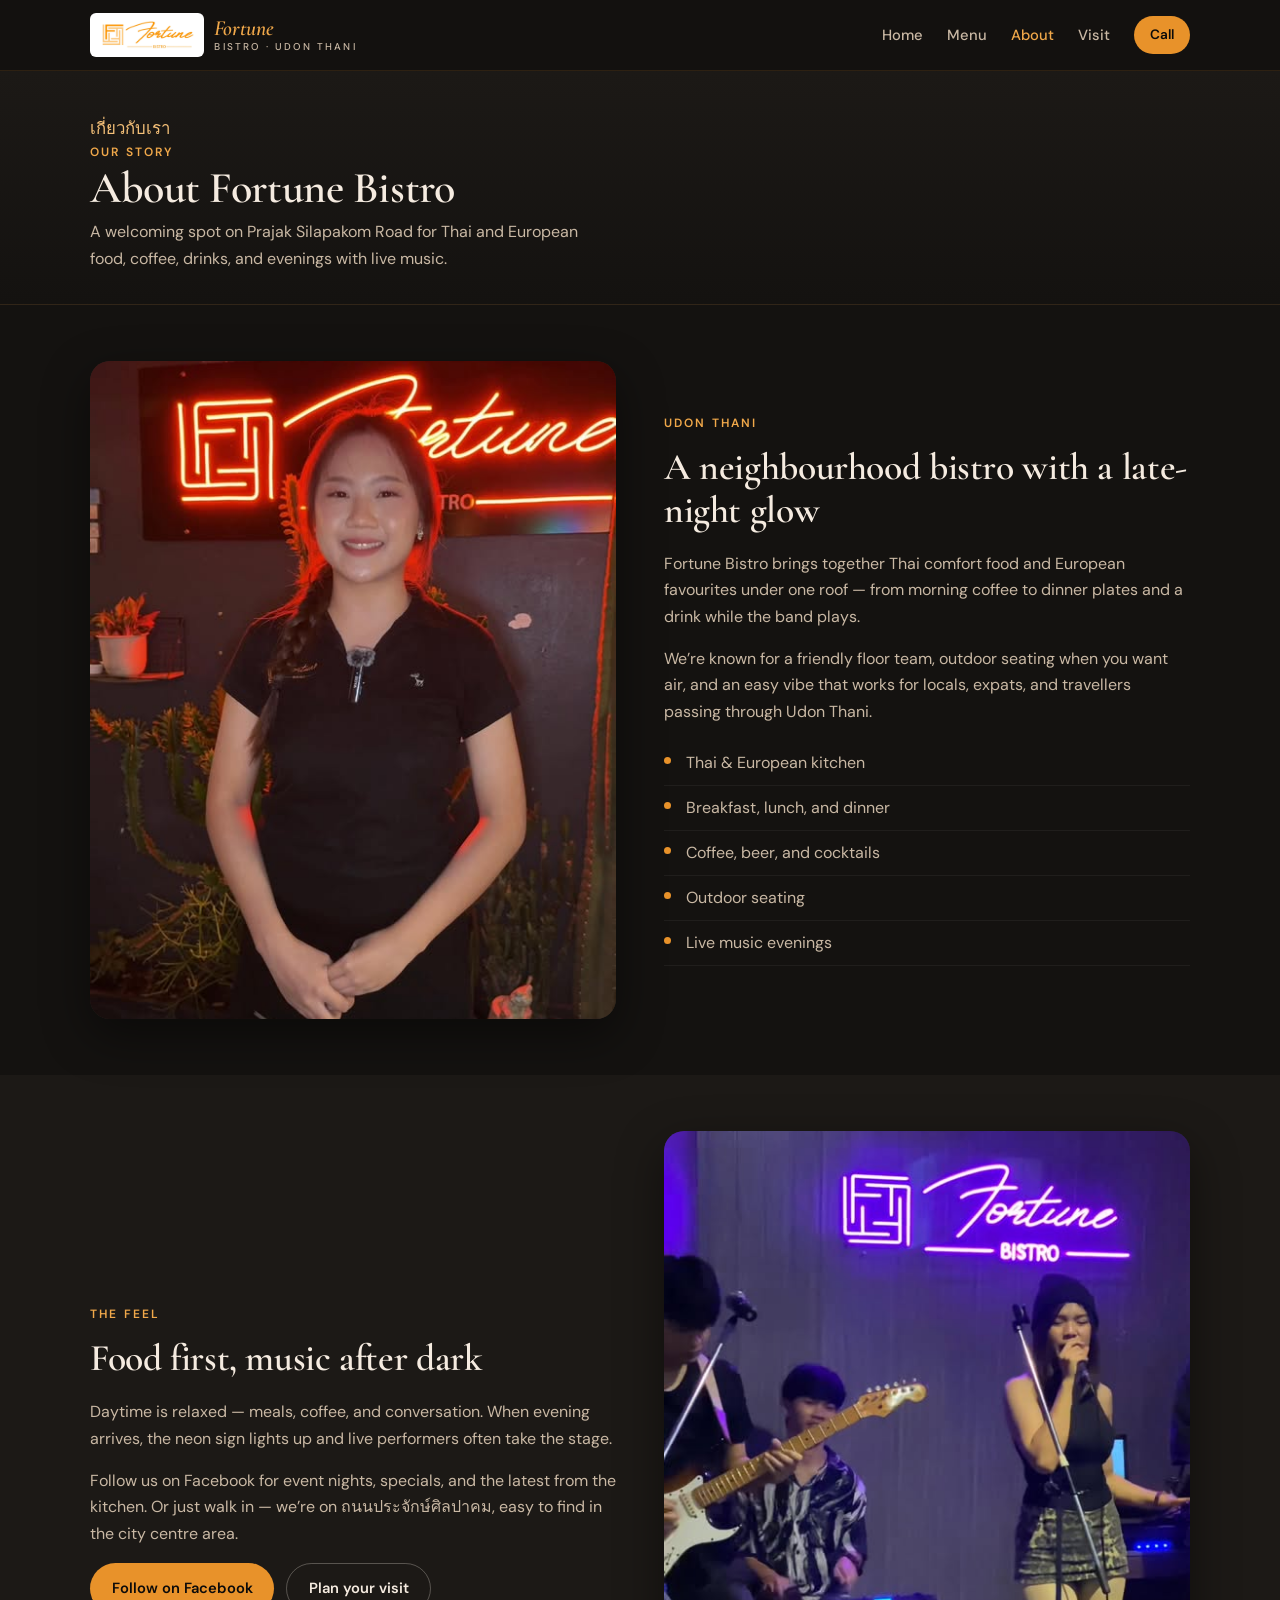
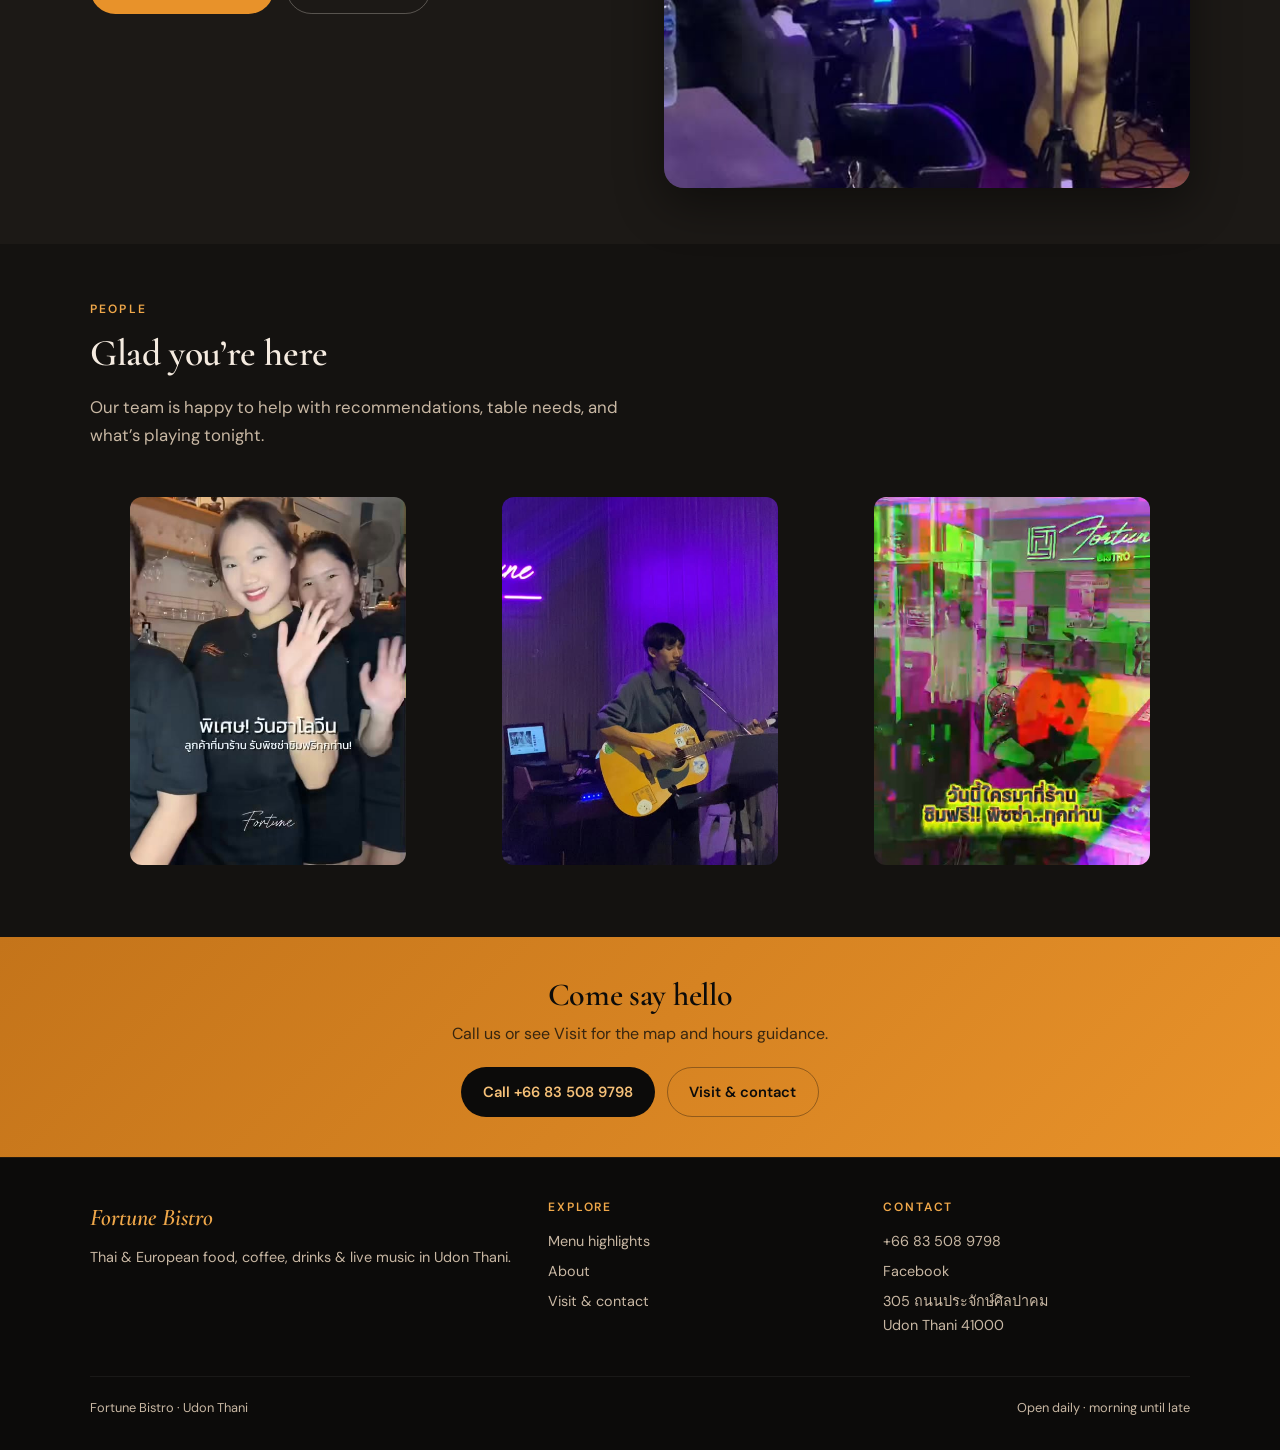
==== about.html @ 5b1aadc8 "Initial Fortune Bistro draft site for Udon Thani" ====
<!DOCTYPE html>
<html lang="en">
<head>
  <meta charset="utf-8" />
  <meta name="viewport" content="width=device-width, initial-scale=1" />
  <title>About | Fortune Bistro Udon Thani</title>
  <meta name="description" content="About Fortune Bistro — a warm Thai &amp; European bistro on Prajak Silapakom Road in Udon Thani, with outdoor seating, drinks, and live music." />
  <meta property="og:title" content="About Fortune Bistro" />
  <meta property="og:description" content="A neighbourhood bistro in Udon Thani for food, coffee, drinks, and live music." />
  <meta property="og:type" content="website" />
  <meta property="og:image" content="assets/images/reel06.jpg" />
  <link rel="preconnect" href="https://fonts.googleapis.com" />
  <link rel="preconnect" href="https://fonts.gstatic.com" crossorigin />
  <link href="https://fonts.googleapis.com/css2?family=Cormorant+Garamond:ital,wght@0,500;0,600;1,600&family=DM+Sans:ital,opsz,wght@0,9..40,400;0,9..40,500;0,9..40,600;0,9..40,700;1,9..40,400&display=swap" rel="stylesheet" />
  <link rel="stylesheet" href="css/styles.css" />
</head>
<body>
  <header class="site-header">
    <div class="container header-inner">
      <a class="logo" href="index.html" aria-label="Fortune Bistro home">
        <img class="logo-img" src="assets/images/profile.jpg" alt="Fortune Bistro logo" width="180" height="66" />
        <span class="logo-text">
          <span class="logo-name">Fortune</span>
          <span class="logo-tag">Bistro · Udon Thani</span>
        </span>
      </a>
      <nav class="nav" aria-label="Primary">
        <a href="index.html">Home</a>
        <a href="menu.html">Menu</a>
        <a href="about.html" aria-current="page">About</a>
        <a href="visit.html">Visit</a>
        <a class="nav-cta" href="tel:+66835089798">Call</a>
      </nav>
      <button class="menu-btn" type="button" data-menu-toggle aria-expanded="false" aria-controls="mobile-nav" aria-label="Open menu">
        <span></span>
      </button>
    </div>
    <div class="container">
      <nav id="mobile-nav" class="mobile-nav" data-mobile-nav aria-label="Mobile">
        <a href="index.html">Home</a>
        <a href="menu.html">Menu</a>
        <a href="about.html" aria-current="page">About</a>
        <a href="visit.html">Visit</a>
        <a class="nav-cta" href="tel:+66835089798">Call +66 83 508 9798</a>
      </nav>
    </div>
  </header>

  <main>
    <section class="page-hero">
      <div class="container">
        <p class="thai-welcome">เกี่ยวกับเรา</p>
        <p class="eyebrow">Our story</p>
        <h1>About Fortune Bistro</h1>
        <p>A welcoming spot on Prajak Silapakom Road for Thai and European food, coffee, drinks, and evenings with live music.</p>
      </div>
    </section>

    <section class="section">
      <div class="container split">
        <div class="split-media">
          <img src="assets/images/reel06.jpg" alt="Fortune Bistro neon sign glowing amber on a dark wall" width="540" height="960" />
        </div>
        <div>
          <p class="eyebrow">Udon Thani</p>
          <h2 class="section-title">A neighbourhood bistro with a late-night glow</h2>
          <p>Fortune Bistro brings together Thai comfort food and European favourites under one roof — from morning coffee to dinner plates and a drink while the band plays.</p>
          <p>We’re known for a friendly floor team, outdoor seating when you want air, and an easy vibe that works for locals, expats, and travellers passing through Udon Thani.</p>
          <ul class="about-points">
            <li>Thai &amp; European kitchen</li>
            <li>Breakfast, lunch, and dinner</li>
            <li>Coffee, beer, and cocktails</li>
            <li>Outdoor seating</li>
            <li>Live music evenings</li>
          </ul>
        </div>
      </div>
    </section>

    <section class="section section-alt">
      <div class="container split">
        <div>
          <p class="eyebrow">The feel</p>
          <h2 class="section-title">Food first, music after dark</h2>
          <p>Daytime is relaxed — meals, coffee, and conversation. When evening arrives, the neon sign lights up and live performers often take the stage.</p>
          <p>Follow us on Facebook for event nights, specials, and the latest from the kitchen. Or just walk in — we’re on ถนนประจักษ์ศิลปาคม, easy to find in the city centre area.</p>
          <div class="btn-row">
            <a class="btn btn-primary" href="https://www.facebook.com/FortuneBistroUdon" target="_blank" rel="noopener">Follow on Facebook</a>
            <a class="btn btn-ghost" href="visit.html">Plan your visit</a>
          </div>
        </div>
        <div class="split-media">
          <img src="assets/images/reel02.jpg" alt="Live band performing under the Fortune Bistro neon sign" width="540" height="960" loading="lazy" />
        </div>
      </div>
    </section>

    <section class="section">
      <div class="container">
        <div class="section-head">
          <p class="eyebrow">People</p>
          <h2 class="section-title">Glad you’re here</h2>
          <p class="section-lead">Our team is happy to help with recommendations, table needs, and what’s playing tonight.</p>
        </div>
        <div class="gallery">
          <figure class="gallery-item">
            <img src="assets/images/reel05.jpg" alt="Fortune Bistro staff smiling and waving" width="540" height="960" loading="lazy" />
          </figure>
          <figure class="gallery-item">
            <img src="assets/images/reel01.jpg" alt="Live acoustic set at Fortune Bistro" width="540" height="960" loading="lazy" />
          </figure>
          <figure class="gallery-item">
            <img src="assets/images/reel09.jpg" alt="Interior of Fortune Bistro with neon branding" width="540" height="960" loading="lazy" />
          </figure>
        </div>
      </div>
    </section>

    <section class="cta-band">
      <div class="container">
        <h2>Come say hello</h2>
        <p>Call us or see Visit for the map and hours guidance.</p>
        <div class="btn-row" style="justify-content:center">
          <a class="btn btn-primary" href="tel:+66835089798">Call +66 83 508 9798</a>
          <a class="btn btn-ghost" href="visit.html">Visit &amp; contact</a>
        </div>
      </div>
    </section>
  </main>

  <footer class="site-footer">
    <div class="container footer-grid">
      <div class="footer-brand">
        <div class="logo-name">Fortune Bistro</div>
        <p>Thai &amp; European food, coffee, drinks &amp; live music in Udon Thani.</p>
      </div>
      <div class="footer-col">
        <h4>Explore</h4>
        <a href="menu.html">Menu highlights</a>
        <a href="about.html">About</a>
        <a href="visit.html">Visit &amp; contact</a>
      </div>
      <div class="footer-col">
        <h4>Contact</h4>
        <a href="tel:+66835089798">+66 83 508 9798</a>
        <a href="https://www.facebook.com/FortuneBistroUdon" target="_blank" rel="noopener">Facebook</a>
        <p>305 ถนนประจักษ์ศิลปาคม<br />Udon Thani 41000</p>
      </div>
    </div>
    <div class="container footer-bottom">
      <span>Fortune Bistro · Udon Thani</span>
      <span>Open daily · morning until late</span>
    </div>
  </footer>
  <script src="js/main.js"></script>
</body>
</html>
---- css/styles.css ----
/* Fortune Bistro — dark charcoal, amber accents, warm bistro */
:root {
  --charcoal-950: #0c0b0a;
  --charcoal-900: #141210;
  --charcoal-800: #1c1916;
  --charcoal-700: #2a2520;
  --charcoal-600: #3d3630;
  --amber-500: #e8922a;
  --amber-400: #f0a84a;
  --amber-300: #f5c078;
  --amber-600: #c4741a;
  --cream: #f5ebe0;
  --cream-muted: #c9b8a4;
  --white: #ffffff;
  --radius: 12px;
  --radius-lg: 20px;
  --shadow: 0 16px 48px rgba(0, 0, 0, 0.45);
  --font: "DM Sans", system-ui, -apple-system, sans-serif;
  --font-display: "Cormorant Garamond", Georgia, "Times New Roman", serif;
  --max: 1100px;
  --header-h: 70px;
}

*, *::before, *::after { box-sizing: border-box; }
html { scroll-behavior: smooth; }
body {
  margin: 0;
  font-family: var(--font);
  color: var(--cream);
  background: var(--charcoal-900);
  line-height: 1.65;
  -webkit-font-smoothing: antialiased;
}
img { max-width: 100%; height: auto; display: block; }
a { color: var(--amber-400); text-decoration: none; }
a:hover { color: var(--amber-300); }
h1, h2, h3 {
  font-family: var(--font-display);
  line-height: 1.15;
  font-weight: 600;
  letter-spacing: -0.01em;
  margin: 0 0 0.5em;
  color: var(--cream);
}
p { margin: 0 0 1em; color: var(--cream-muted); }
ul { margin: 0; padding: 0; list-style: none; }

.container { width: min(100% - 2rem, var(--max)); margin-inline: auto; }
.sr-only {
  position: absolute; width: 1px; height: 1px; padding: 0; margin: -1px;
  overflow: hidden; clip: rect(0,0,0,0); border: 0;
}

/* Header */
.site-header {
  position: sticky; top: 0; z-index: 50;
  background: rgba(20, 18, 16, 0.92);
  backdrop-filter: blur(14px);
  border-bottom: 1px solid rgba(232, 146, 42, 0.12);
}
.header-inner {
  display: flex; align-items: center; justify-content: space-between;
  height: var(--header-h); gap: 1rem;
}
.logo {
  display: flex; align-items: center; gap: 0.65rem;
  text-decoration: none; color: var(--cream);
}
.logo:hover { color: var(--amber-300); }
.logo-img {
  height: 40px; width: auto; max-width: 160px;
  object-fit: contain; background: #fff; border-radius: 6px; padding: 4px 8px;
}
.logo-text { display: flex; flex-direction: column; line-height: 1; }
.logo-name {
  font-family: var(--font-display);
  font-size: 1.35rem; font-weight: 600; color: var(--amber-400);
  font-style: italic;
}
.logo-tag {
  font-size: 0.62rem; font-weight: 500; letter-spacing: 0.22em;
  text-transform: uppercase; color: var(--cream-muted); margin-top: 0.2rem;
}
.nav { display: none; gap: 1.5rem; align-items: center; }
.nav a {
  color: var(--cream-muted); font-size: 0.92rem; font-weight: 500;
}
.nav a:hover, .nav a[aria-current="page"] { color: var(--amber-400); }
.nav-cta {
  background: var(--amber-500) !important; color: var(--charcoal-950) !important;
  padding: 0.5rem 1rem; border-radius: 999px; font-size: 0.85rem !important;
  font-weight: 600 !important;
}
.nav-cta:hover { background: var(--amber-400) !important; color: var(--charcoal-950) !important; }
.menu-btn {
  display: inline-flex; align-items: center; justify-content: center;
  width: 44px; height: 44px; border: 1px solid rgba(232,146,42,0.25);
  border-radius: 10px; background: var(--charcoal-800); cursor: pointer;
}
.menu-btn span {
  display: block; width: 18px; height: 2px; background: var(--amber-400);
  position: relative;
}
.menu-btn span::before, .menu-btn span::after {
  content: ""; position: absolute; left: 0; width: 18px; height: 2px;
  background: var(--amber-400);
}
.menu-btn span::before { top: -6px; }
.menu-btn span::after { top: 6px; }
.mobile-nav {
  display: none; flex-direction: column; gap: 0.25rem;
  padding: 0.5rem 0 1.25rem; border-top: 1px solid rgba(232,146,42,0.1);
}
.mobile-nav.is-open { display: flex; }
.mobile-nav a {
  color: var(--cream-muted); padding: 0.75rem 0.25rem; font-weight: 500;
  border-bottom: 1px solid rgba(255,255,255,0.04);
}
.mobile-nav a:hover, .mobile-nav a[aria-current="page"] { color: var(--amber-400); }
.mobile-nav .nav-cta {
  text-align: center; margin-top: 0.5rem; border: none !important;
}

@media (min-width: 768px) {
  .nav { display: flex; }
  .menu-btn { display: none; }
  .mobile-nav, .mobile-nav.is-open { display: none !important; }
  .logo-img { height: 44px; max-width: 180px; }
}

/* Buttons */
.btn {
  display: inline-flex; align-items: center; justify-content: center; gap: 0.4rem;
  padding: 0.75rem 1.35rem; border-radius: 999px; font-weight: 600;
  font-size: 0.92rem; border: none; cursor: pointer; transition: 0.15s ease;
  text-decoration: none;
}
.btn-primary {
  background: var(--amber-500); color: var(--charcoal-950);
}
.btn-primary:hover { background: var(--amber-400); color: var(--charcoal-950); }
.btn-ghost {
  background: transparent; color: var(--cream);
  border: 1px solid rgba(245, 235, 224, 0.28);
}
.btn-ghost:hover { border-color: var(--amber-400); color: var(--amber-300); }
.btn-fb {
  background: #1877f2; color: var(--white);
}
.btn-fb:hover { background: #3b8ef5; color: var(--white); }
.btn-row { display: flex; flex-wrap: wrap; gap: 0.75rem; }

/* Hero */
.hero {
  position: relative;
  min-height: min(88vh, 720px);
  display: flex; align-items: flex-end;
  overflow: hidden;
  background: var(--charcoal-950);
}
.hero-media {
  position: absolute; inset: 0;
}
.hero-media img {
  width: 100%; height: 100%; object-fit: cover; object-position: center 30%;
  opacity: 0.55;
}
.hero-media::after {
  content: ""; position: absolute; inset: 0;
  background: linear-gradient(
    180deg,
    rgba(12,11,10,0.35) 0%,
    rgba(12,11,10,0.55) 45%,
    rgba(12,11,10,0.96) 100%
  );
}
.hero-content {
  position: relative; z-index: 1;
  padding: 3rem 0 3.5rem;
}
.thai-welcome {
  font-size: 1.05rem; color: var(--amber-300); margin-bottom: 0.35rem;
  font-weight: 500;
}
.eyebrow {
  font-size: 0.75rem; font-weight: 600; letter-spacing: 0.18em;
  text-transform: uppercase; color: var(--amber-400); margin: 0 0 0.75rem;
}
.hero h1 {
  font-size: clamp(2.2rem, 7vw, 3.6rem);
  color: var(--cream); margin-bottom: 0.6rem;
}
.hero-lead {
  font-size: 1.1rem; color: var(--cream-muted); max-width: 34rem;
  margin-bottom: 1.25rem;
}
.hero-meta {
  display: flex; flex-wrap: wrap; gap: 0.5rem 1rem;
  margin-bottom: 1.5rem; font-size: 0.88rem; color: var(--cream-muted);
}
.hero-meta span {
  display: inline-flex; align-items: center; gap: 0.35rem;
}
.hero-meta span::before {
  content: ""; width: 5px; height: 5px; border-radius: 50%;
  background: var(--amber-500);
}

/* Sections */
.section { padding: 3.5rem 0; }
.section-tight { padding: 2.5rem 0; }
.section-alt { background: var(--charcoal-800); }
.section-head { max-width: 36rem; margin-bottom: 2rem; }
.section-title {
  font-size: clamp(1.75rem, 4vw, 2.35rem);
}
.section-lead { font-size: 1.05rem; }

/* Feature cards */
.feature-grid {
  display: grid; gap: 1rem;
  grid-template-columns: 1fr;
}
@media (min-width: 640px) {
  .feature-grid { grid-template-columns: repeat(2, 1fr); }
}
@media (min-width: 900px) {
  .feature-grid { grid-template-columns: repeat(4, 1fr); }
}
.feature-card {
  background: var(--charcoal-800);
  border: 1px solid rgba(232,146,42,0.1);
  border-radius: var(--radius-lg);
  padding: 1.35rem 1.25rem;
}
.feature-card h3 {
  font-size: 1.2rem; color: var(--amber-300); margin-bottom: 0.35rem;
}
.feature-card p { margin: 0; font-size: 0.92rem; }

/* Gallery */
.gallery {
  display: grid; gap: 0.75rem;
  grid-template-columns: repeat(2, 1fr);
}
@media (min-width: 768px) {
  .gallery { grid-template-columns: repeat(3, 1fr); gap: 1rem; }
}
.gallery-item {
  position: relative; border-radius: var(--radius);
  overflow: hidden; aspect-ratio: 3/4;
  background: var(--charcoal-700);
}
.gallery-item img {
  width: 100%; height: 100%; object-fit: cover;
  transition: transform 0.4s ease;
}
.gallery-item:hover img { transform: scale(1.04); }
.gallery-item.wide { grid-column: span 2; aspect-ratio: 16/9; }
@media (min-width: 768px) {
  .gallery-item.wide { grid-column: span 1; aspect-ratio: 3/4; }
}

/* Split */
.split {
  display: grid; gap: 2rem; align-items: center;
}
@media (min-width: 768px) {
  .split { grid-template-columns: 1fr 1fr; gap: 3rem; }
}
.split-media {
  border-radius: var(--radius-lg); overflow: hidden;
  aspect-ratio: 4/5; background: var(--charcoal-700);
  box-shadow: var(--shadow);
}
.split-media img { width: 100%; height: 100%; object-fit: cover; }

/* Menu */
.menu-cats { display: grid; gap: 1.5rem; }
@media (min-width: 700px) {
  .menu-cats { grid-template-columns: repeat(2, 1fr); }
}
.menu-cat {
  background: var(--charcoal-800);
  border: 1px solid rgba(232,146,42,0.12);
  border-radius: var(--radius-lg);
  padding: 1.5rem;
}
.menu-cat h3 {
  font-size: 1.4rem; color: var(--amber-400);
  border-bottom: 1px solid rgba(232,146,42,0.2);
  padding-bottom: 0.65rem; margin-bottom: 1rem;
}
.menu-item {
  padding: 0.75rem 0;
  border-bottom: 1px solid rgba(255,255,255,0.05);
}
.menu-item:last-child { border-bottom: none; padding-bottom: 0; }
.menu-item-name {
  font-weight: 600; color: var(--cream); margin: 0 0 0.2rem;
  font-size: 1rem;
}
.menu-item-desc {
  margin: 0; font-size: 0.88rem; color: var(--cream-muted);
}
.menu-note {
  margin-top: 2rem; padding: 1.25rem 1.35rem;
  background: rgba(232,146,42,0.08);
  border-left: 3px solid var(--amber-500);
  border-radius: 0 var(--radius) var(--radius) 0;
  font-size: 0.95rem;
}
.menu-hero-img {
  border-radius: var(--radius-lg); overflow: hidden;
  aspect-ratio: 16/10; margin-bottom: 2rem;
  background: var(--charcoal-700);
}
.menu-hero-img img { width: 100%; height: 100%; object-fit: cover; }

/* Visit / contact cards */
.visit-grid {
  display: grid; gap: 1rem;
}
@media (min-width: 640px) {
  .visit-grid { grid-template-columns: repeat(2, 1fr); }
}
.visit-card {
  background: var(--charcoal-800);
  border: 1px solid rgba(232,146,42,0.12);
  border-radius: var(--radius-lg);
  padding: 1.5rem;
}
.visit-card h3 {
  font-size: 1.15rem; color: var(--amber-300); margin-bottom: 0.5rem;
}
.visit-card p { margin-bottom: 0.75rem; }
.visit-card .btn { margin-top: 0.25rem; }
.hours-list li {
  padding: 0.35rem 0; color: var(--cream-muted); font-size: 0.95rem;
}
.map-embed {
  margin-top: 2rem;
  border-radius: var(--radius-lg); overflow: hidden;
  border: 1px solid rgba(232,146,42,0.15);
  background: var(--charcoal-700);
  aspect-ratio: 16/9;
  display: flex; align-items: center; justify-content: center;
}
.map-embed a {
  display: flex; flex-direction: column; align-items: center;
  gap: 0.75rem; padding: 2rem; text-align: center;
  color: var(--cream); width: 100%; height: 100%;
  justify-content: center;
  background:
    linear-gradient(135deg, rgba(232,146,42,0.08), transparent),
    var(--charcoal-700);
}
.map-embed a:hover { color: var(--amber-300); }
.map-icon { font-size: 2rem; }

/* Page hero (inner pages) */
.page-hero {
  padding: 2.75rem 0 2rem;
  background:
    linear-gradient(180deg, var(--charcoal-800), var(--charcoal-900));
  border-bottom: 1px solid rgba(232,146,42,0.1);
}
.page-hero h1 { font-size: clamp(2rem, 5vw, 2.75rem); margin-bottom: 0.4rem; }
.page-hero p { margin: 0; max-width: 32rem; }

/* CTA band */
.cta-band {
  background: linear-gradient(135deg, var(--amber-600), var(--amber-500));
  color: var(--charcoal-950);
  padding: 2.5rem 0;
  text-align: center;
}
.cta-band h2 {
  color: var(--charcoal-950); font-size: clamp(1.5rem, 4vw, 2rem);
  margin-bottom: 0.4rem;
}
.cta-band p { color: rgba(12,11,10,0.78); margin-bottom: 1.25rem; }
.cta-band .btn-ghost {
  border-color: rgba(12,11,10,0.35); color: var(--charcoal-950);
}
.cta-band .btn-ghost:hover {
  border-color: var(--charcoal-950); background: rgba(12,11,10,0.08);
}
.cta-band .btn-primary {
  background: var(--charcoal-950); color: var(--amber-300);
}
.cta-band .btn-primary:hover {
  background: var(--charcoal-800); color: var(--amber-300);
}

/* Footer */
.site-footer {
  background: var(--charcoal-950);
  border-top: 1px solid rgba(232,146,42,0.1);
  padding: 2.5rem 0 2rem;
}
.footer-grid {
  display: grid; gap: 1.75rem;
}
@media (min-width: 640px) {
  .footer-grid { grid-template-columns: 1.4fr 1fr 1fr; }
}
.footer-brand .logo-name { font-size: 1.5rem; }
.footer-brand p { font-size: 0.9rem; margin-top: 0.5rem; }
.footer-col h4 {
  font-family: var(--font);
  font-size: 0.75rem; letter-spacing: 0.16em; text-transform: uppercase;
  color: var(--amber-400); margin: 0 0 0.75rem; font-weight: 600;
}
.footer-col a, .footer-col p {
  display: block; color: var(--cream-muted); font-size: 0.9rem;
  margin-bottom: 0.4rem;
}
.footer-col a:hover { color: var(--amber-300); }
.footer-bottom {
  margin-top: 2rem; padding-top: 1.25rem;
  border-top: 1px solid rgba(255,255,255,0.06);
  font-size: 0.8rem; color: var(--cream-muted);
  display: flex; flex-wrap: wrap; gap: 0.5rem 1.25rem;
  justify-content: space-between;
}

/* About list */
.about-points li {
  position: relative; padding: 0.55rem 0 0.55rem 1.35rem;
  color: var(--cream-muted); border-bottom: 1px solid rgba(255,255,255,0.05);
}
.about-points li::before {
  content: ""; position: absolute; left: 0; top: 1rem;
  width: 7px; height: 7px; border-radius: 50%;
  background: var(--amber-500);
}
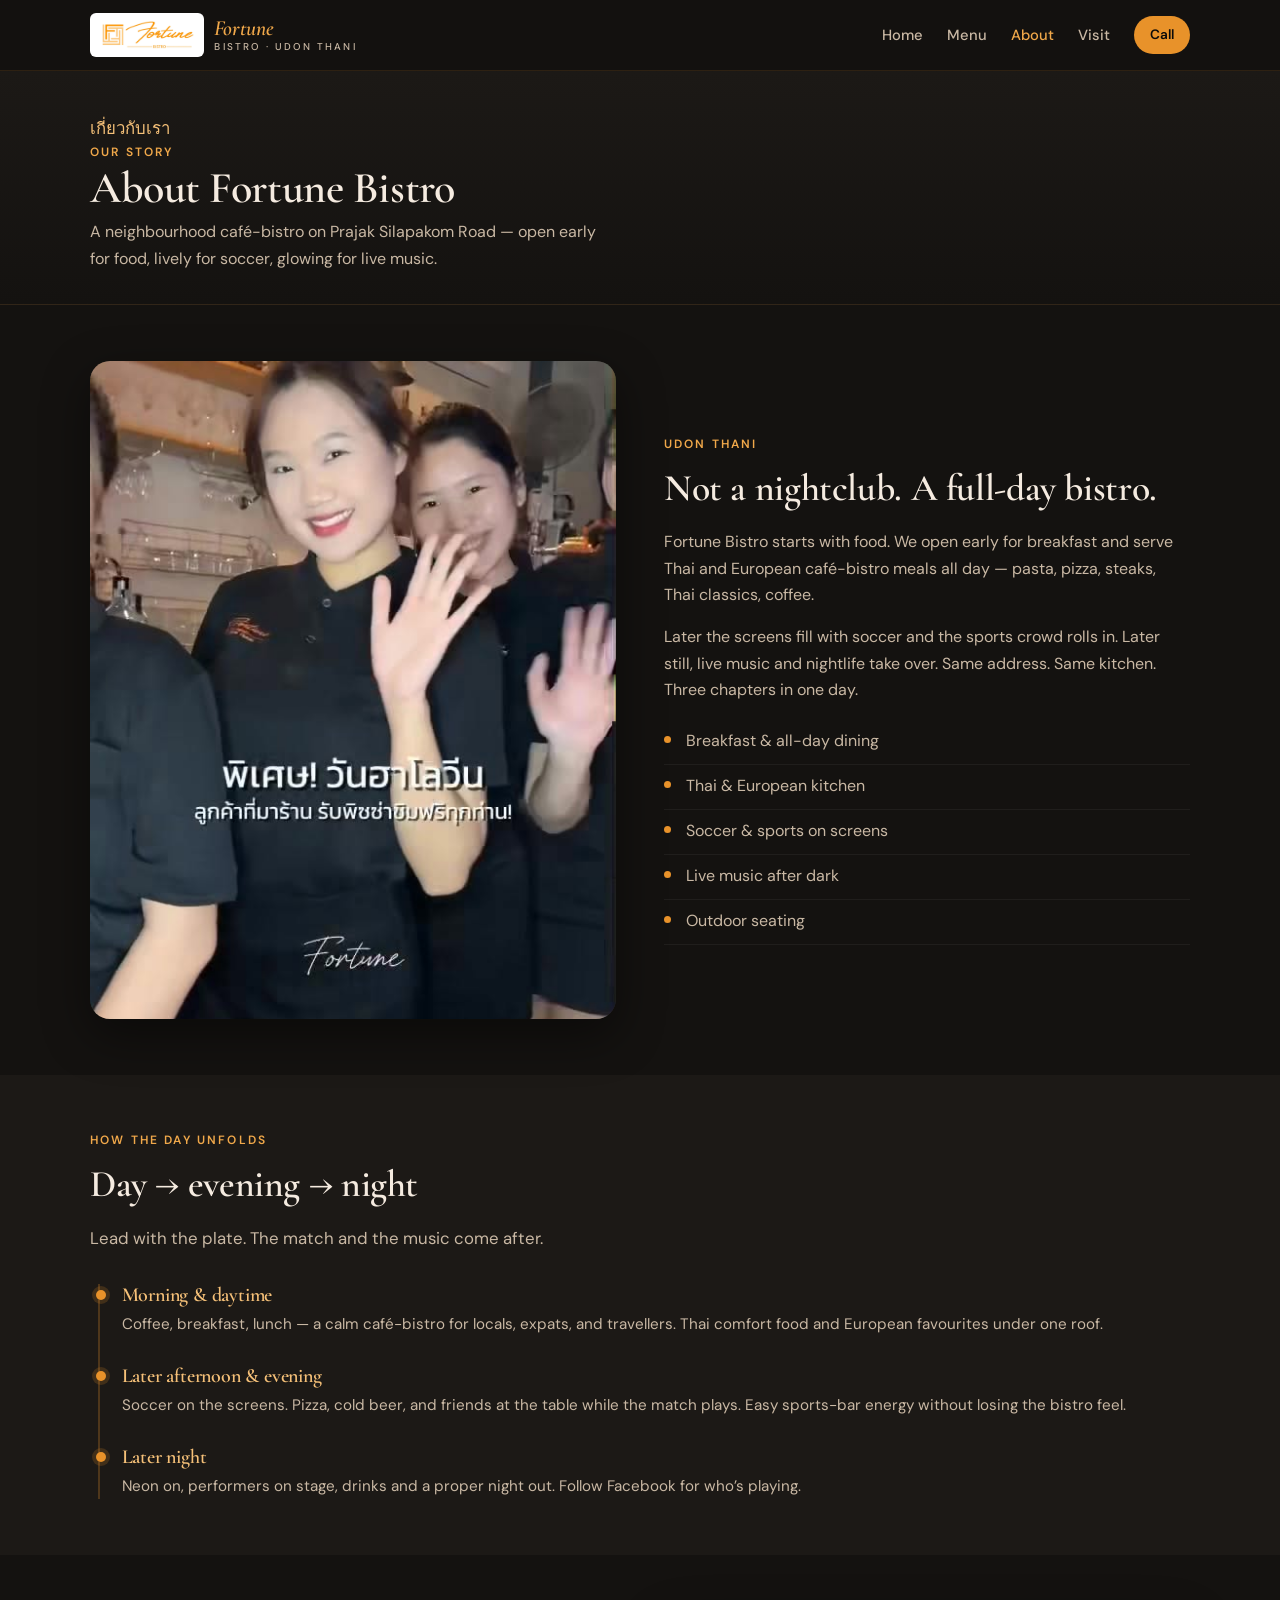
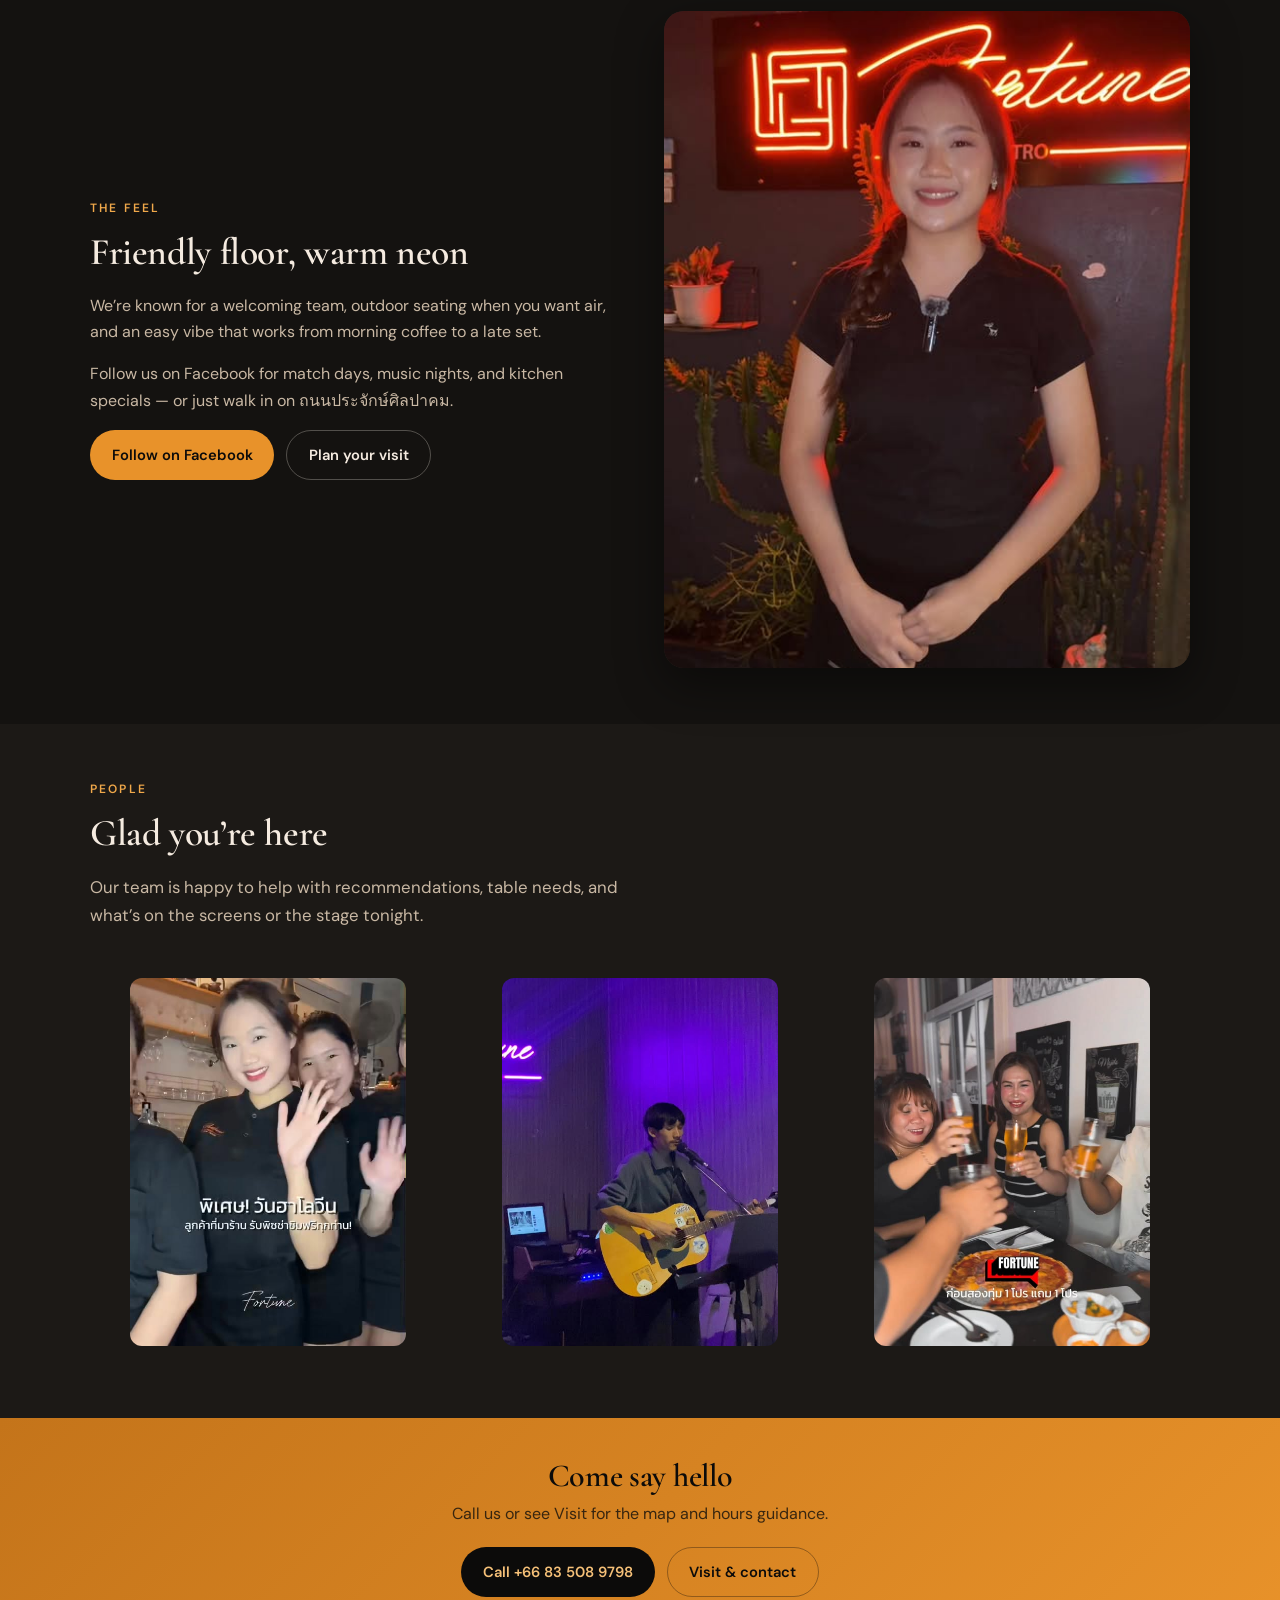
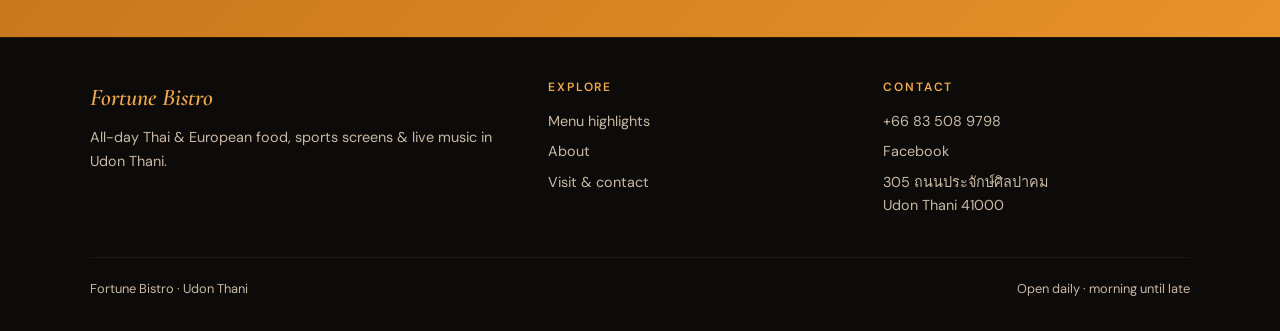
==== commit bf81cdca: "Revise Fortune Bistro draft: day→sports→night story arc Lead with all-day Thai & European café-bistr" ====
--- a/about.html
+++ b/about.html
@@ -4,15 +4,16 @@
   <meta charset="utf-8" />
   <meta name="viewport" content="width=device-width, initial-scale=1" />
   <title>About | Fortune Bistro Udon Thani</title>
-  <meta name="description" content="About Fortune Bistro — a warm Thai &amp; European bistro on Prajak Silapakom Road in Udon Thani, with outdoor seating, drinks, and live music." />
+  <meta name="description" content="About Fortune Bistro — an all-day Thai &amp; European café-bistro on Prajak Silapakom Road, with soccer on the screens and live music after dark." />
   <meta property="og:title" content="About Fortune Bistro" />
-  <meta property="og:description" content="A neighbourhood bistro in Udon Thani for food, coffee, drinks, and live music." />
+  <meta property="og:description" content="Food all day, sports in the evening, live music at night — Fortune Bistro in Udon Thani." />
   <meta property="og:type" content="website" />
-  <meta property="og:image" content="assets/images/reel06.jpg" />
+  <meta property="og:image" content="assets/images/reel05.jpg" />
   <link rel="preconnect" href="https://fonts.googleapis.com" />
   <link rel="preconnect" href="https://fonts.gstatic.com" crossorigin />
   <link href="https://fonts.googleapis.com/css2?family=Cormorant+Garamond:ital,wght@0,500;0,600;1,600&family=DM+Sans:ital,opsz,wght@0,9..40,400;0,9..40,500;0,9..40,600;0,9..40,700;1,9..40,400&display=swap" rel="stylesheet" />
   <link rel="stylesheet" href="css/styles.css" />
+  <link rel="icon" href="assets/images/profile.jpg" type="image/jpeg" />
 </head>
 <body>
   <header class="site-header">
@@ -52,65 +53,89 @@
         <p class="thai-welcome">เกี่ยวกับเรา</p>
         <p class="eyebrow">Our story</p>
         <h1>About Fortune Bistro</h1>
-        <p>A welcoming spot on Prajak Silapakom Road for Thai and European food, coffee, drinks, and evenings with live music.</p>
+        <p>A neighbourhood café-bistro on Prajak Silapakom Road — open early for food, lively for soccer, glowing for live music.</p>
       </div>
     </section>
 
     <section class="section">
       <div class="container split">
         <div class="split-media">
-          <img src="assets/images/reel06.jpg" alt="Fortune Bistro neon sign glowing amber on a dark wall" width="540" height="960" />
+          <img src="assets/images/reel05.jpg" alt="Friendly Fortune Bistro staff welcoming guests" width="540" height="960" />
         </div>
         <div>
           <p class="eyebrow">Udon Thani</p>
-          <h2 class="section-title">A neighbourhood bistro with a late-night glow</h2>
-          <p>Fortune Bistro brings together Thai comfort food and European favourites under one roof — from morning coffee to dinner plates and a drink while the band plays.</p>
-          <p>We’re known for a friendly floor team, outdoor seating when you want air, and an easy vibe that works for locals, expats, and travellers passing through Udon Thani.</p>
+          <h2 class="section-title">Not a nightclub. A full-day bistro.</h2>
+          <p>Fortune Bistro starts with food. We open early for breakfast and serve Thai and European café-bistro meals all day — pasta, pizza, steaks, Thai classics, coffee.</p>
+          <p>Later the screens fill with soccer and the sports crowd rolls in. Later still, live music and nightlife take over. Same address. Same kitchen. Three chapters in one day.</p>
           <ul class="about-points">
+            <li>Breakfast &amp; all-day dining</li>
             <li>Thai &amp; European kitchen</li>
-            <li>Breakfast, lunch, and dinner</li>
-            <li>Coffee, beer, and cocktails</li>
+            <li>Soccer &amp; sports on screens</li>
+            <li>Live music after dark</li>
             <li>Outdoor seating</li>
-            <li>Live music evenings</li>
           </ul>
         </div>
       </div>
     </section>
 
     <section class="section section-alt">
+      <div class="container">
+        <div class="section-head">
+          <p class="eyebrow">How the day unfolds</p>
+          <h2 class="section-title">Day → evening → night</h2>
+          <p class="section-lead">Lead with the plate. The match and the music come after.</p>
+        </div>
+        <div class="timeline">
+          <div class="timeline-item">
+            <h3>Morning &amp; daytime</h3>
+            <p>Coffee, breakfast, lunch — a calm café-bistro for locals, expats, and travellers. Thai comfort food and European favourites under one roof.</p>
+          </div>
+          <div class="timeline-item">
+            <h3>Later afternoon &amp; evening</h3>
+            <p>Soccer on the screens. Pizza, cold beer, and friends at the table while the match plays. Easy sports-bar energy without losing the bistro feel.</p>
+          </div>
+          <div class="timeline-item">
+            <h3>Later night</h3>
+            <p>Neon on, performers on stage, drinks and a proper night out. Follow Facebook for who’s playing.</p>
+          </div>
+        </div>
+      </div>
+    </section>
+
+    <section class="section">
       <div class="container split">
         <div>
           <p class="eyebrow">The feel</p>
-          <h2 class="section-title">Food first, music after dark</h2>
-          <p>Daytime is relaxed — meals, coffee, and conversation. When evening arrives, the neon sign lights up and live performers often take the stage.</p>
-          <p>Follow us on Facebook for event nights, specials, and the latest from the kitchen. Or just walk in — we’re on ถนนประจักษ์ศิลปาคม, easy to find in the city centre area.</p>
+          <h2 class="section-title">Friendly floor, warm neon</h2>
+          <p>We’re known for a welcoming team, outdoor seating when you want air, and an easy vibe that works from morning coffee to a late set.</p>
+          <p>Follow us on Facebook for match days, music nights, and kitchen specials — or just walk in on ถนนประจักษ์ศิลปาคม.</p>
           <div class="btn-row">
             <a class="btn btn-primary" href="https://www.facebook.com/FortuneBistroUdon" target="_blank" rel="noopener">Follow on Facebook</a>
             <a class="btn btn-ghost" href="visit.html">Plan your visit</a>
           </div>
         </div>
         <div class="split-media">
-          <img src="assets/images/reel02.jpg" alt="Live band performing under the Fortune Bistro neon sign" width="540" height="960" loading="lazy" />
+          <img src="assets/images/reel06.jpg" alt="Fortune Bistro neon sign glowing amber" width="540" height="960" loading="lazy" />
         </div>
       </div>
     </section>
 
-    <section class="section">
+    <section class="section section-alt">
       <div class="container">
         <div class="section-head">
           <p class="eyebrow">People</p>
           <h2 class="section-title">Glad you’re here</h2>
-          <p class="section-lead">Our team is happy to help with recommendations, table needs, and what’s playing tonight.</p>
+          <p class="section-lead">Our team is happy to help with recommendations, table needs, and what’s on the screens or the stage tonight.</p>
         </div>
         <div class="gallery">
           <figure class="gallery-item">
-            <img src="assets/images/reel05.jpg" alt="Fortune Bistro staff smiling and waving" width="540" height="960" loading="lazy" />
+            <img src="assets/images/reel05.jpg" alt="Fortune Bistro staff smiling" width="540" height="960" loading="lazy" />
           </figure>
           <figure class="gallery-item">
             <img src="assets/images/reel01.jpg" alt="Live acoustic set at Fortune Bistro" width="540" height="960" loading="lazy" />
           </figure>
           <figure class="gallery-item">
-            <img src="assets/images/reel09.jpg" alt="Interior of Fortune Bistro with neon branding" width="540" height="960" loading="lazy" />
+            <img src="assets/images/reel07.jpg" alt="Guests sharing pizza and drinks" width="540" height="960" loading="lazy" />
           </figure>
         </div>
       </div>
@@ -132,7 +157,7 @@
     <div class="container footer-grid">
       <div class="footer-brand">
         <div class="logo-name">Fortune Bistro</div>
-        <p>Thai &amp; European food, coffee, drinks &amp; live music in Udon Thani.</p>
+        <p>All-day Thai &amp; European food, sports screens &amp; live music in Udon Thani.</p>
       </div>
       <div class="footer-col">
         <h4>Explore</h4>
--- a/css/styles.css
+++ b/css/styles.css
@@ -435,3 +435,78 @@
   width: 7px; height: 7px; border-radius: 50%;
   background: var(--amber-500);
 }
+
+/* Day → evening → night story arc */
+.arc-grid {
+  display: grid;
+  gap: 1.5rem;
+}
+@media (min-width: 900px) {
+  .arc-grid { grid-template-columns: repeat(3, 1fr); gap: 1.25rem; }
+}
+.arc-card {
+  background: var(--charcoal-800);
+  border: 1px solid rgba(232,146,42,0.12);
+  border-radius: var(--radius-lg);
+  overflow: hidden;
+  display: flex;
+  flex-direction: column;
+}
+.arc-card-media {
+  aspect-ratio: 4/5;
+  overflow: hidden;
+  background: var(--charcoal-700);
+  position: relative;
+}
+.arc-card-media img {
+  width: 100%; height: 100%; object-fit: cover;
+}
+.arc-badge {
+  position: absolute; top: 0.85rem; left: 0.85rem;
+  background: rgba(12,11,10,0.82);
+  color: var(--amber-300);
+  font-size: 0.68rem; font-weight: 700;
+  letter-spacing: 0.14em; text-transform: uppercase;
+  padding: 0.4rem 0.7rem; border-radius: 999px;
+  border: 1px solid rgba(232,146,42,0.35);
+}
+.arc-card-body { padding: 1.25rem 1.2rem 1.4rem; flex: 1; }
+.arc-card-body h3 {
+  font-size: 1.35rem; color: var(--amber-300); margin-bottom: 0.4rem;
+}
+.arc-card-body p { margin: 0; font-size: 0.94rem; }
+.arc-step {
+  display: inline-block;
+  font-size: 0.72rem; font-weight: 700;
+  letter-spacing: 0.16em; text-transform: uppercase;
+  color: var(--amber-400); margin-bottom: 0.35rem;
+}
+
+.timeline {
+  display: grid; gap: 0;
+  border-left: 2px solid rgba(232,146,42,0.25);
+  margin-left: 0.5rem; padding-left: 1.35rem;
+}
+.timeline-item {
+  position: relative;
+  padding: 0 0 1.75rem;
+}
+.timeline-item:last-child { padding-bottom: 0; }
+.timeline-item::before {
+  content: "";
+  position: absolute; left: -1.6rem; top: 0.35rem;
+  width: 10px; height: 10px; border-radius: 50%;
+  background: var(--amber-500);
+  box-shadow: 0 0 0 4px rgba(232,146,42,0.18);
+}
+.timeline-item h3 {
+  font-size: 1.25rem; color: var(--amber-300); margin-bottom: 0.3rem;
+}
+.timeline-item p { margin: 0; font-size: 0.95rem; }
+
+.split.reverse .split-media { order: 2; }
+@media (min-width: 768px) {
+  .split.reverse { grid-template-columns: 1fr 1fr; }
+  .split.reverse .split-media { order: 0; }
+  .split.reverse > div:last-child { order: -1; }
+}
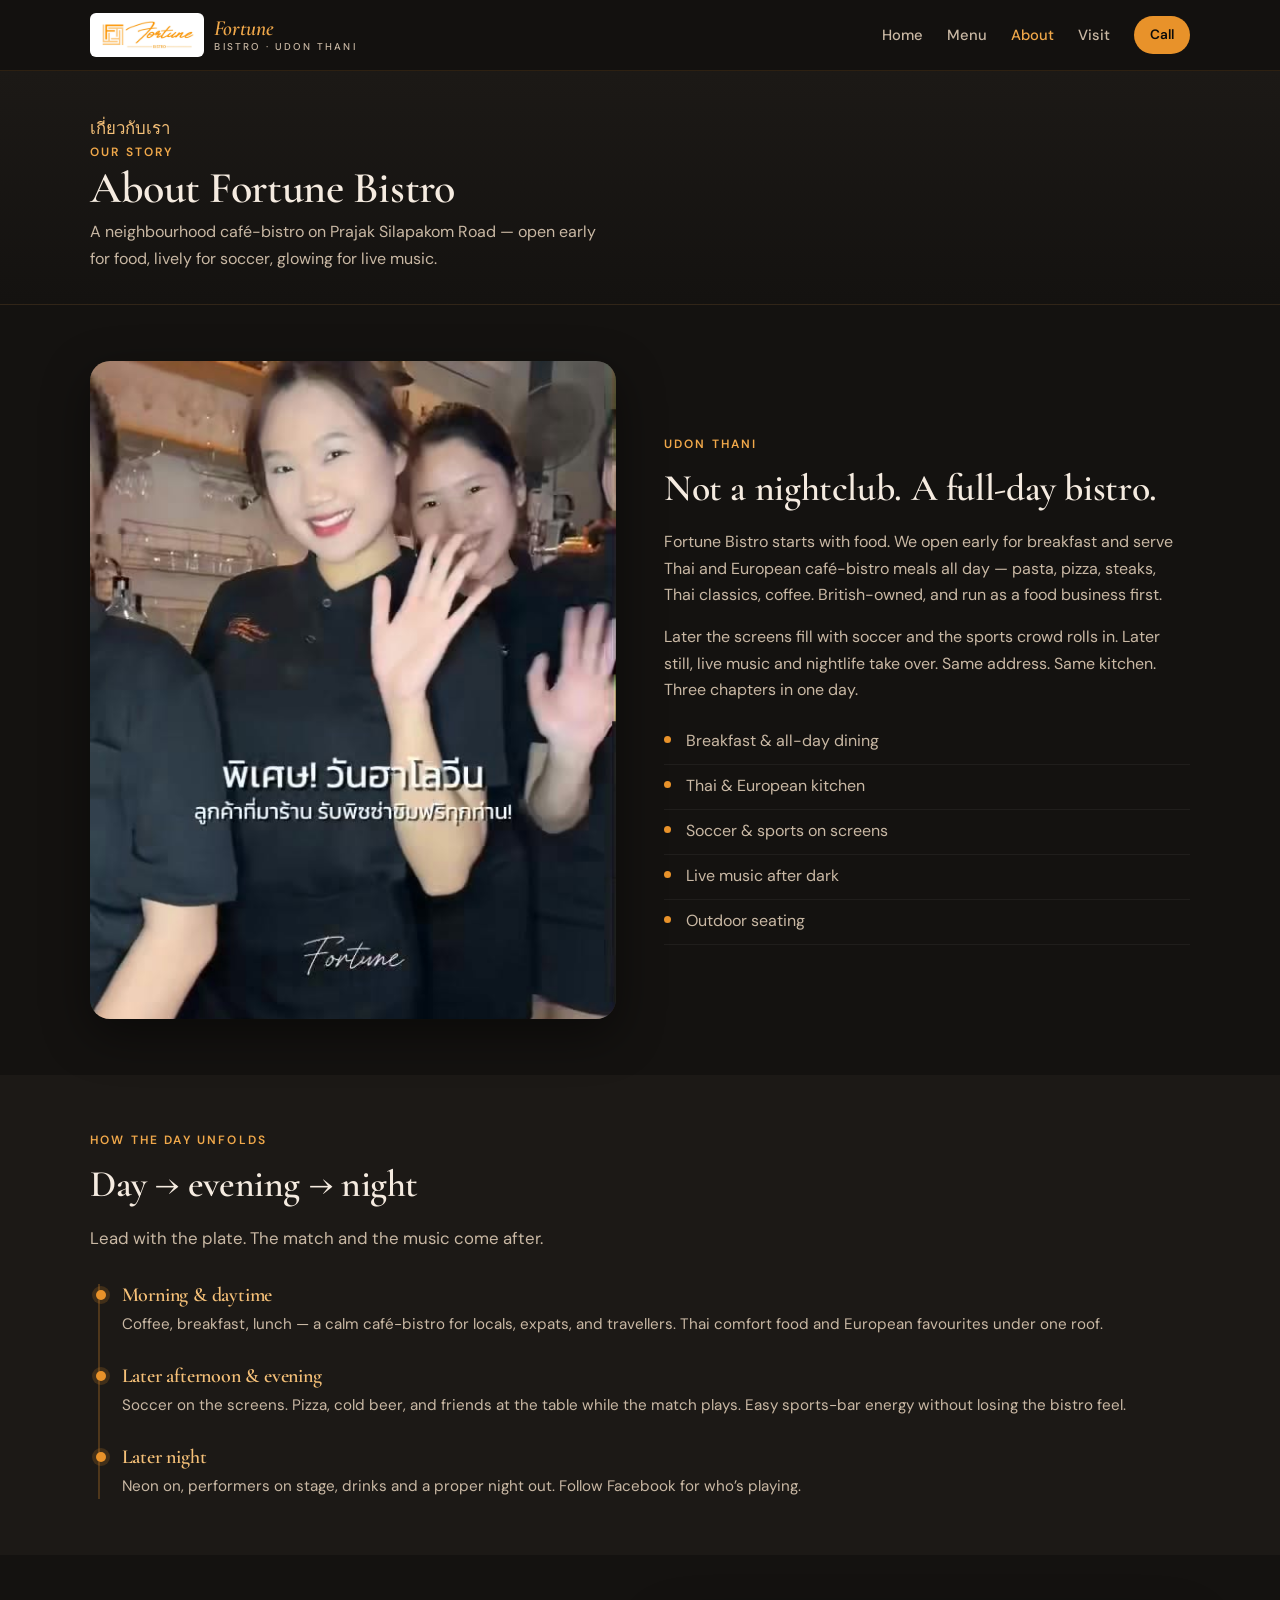
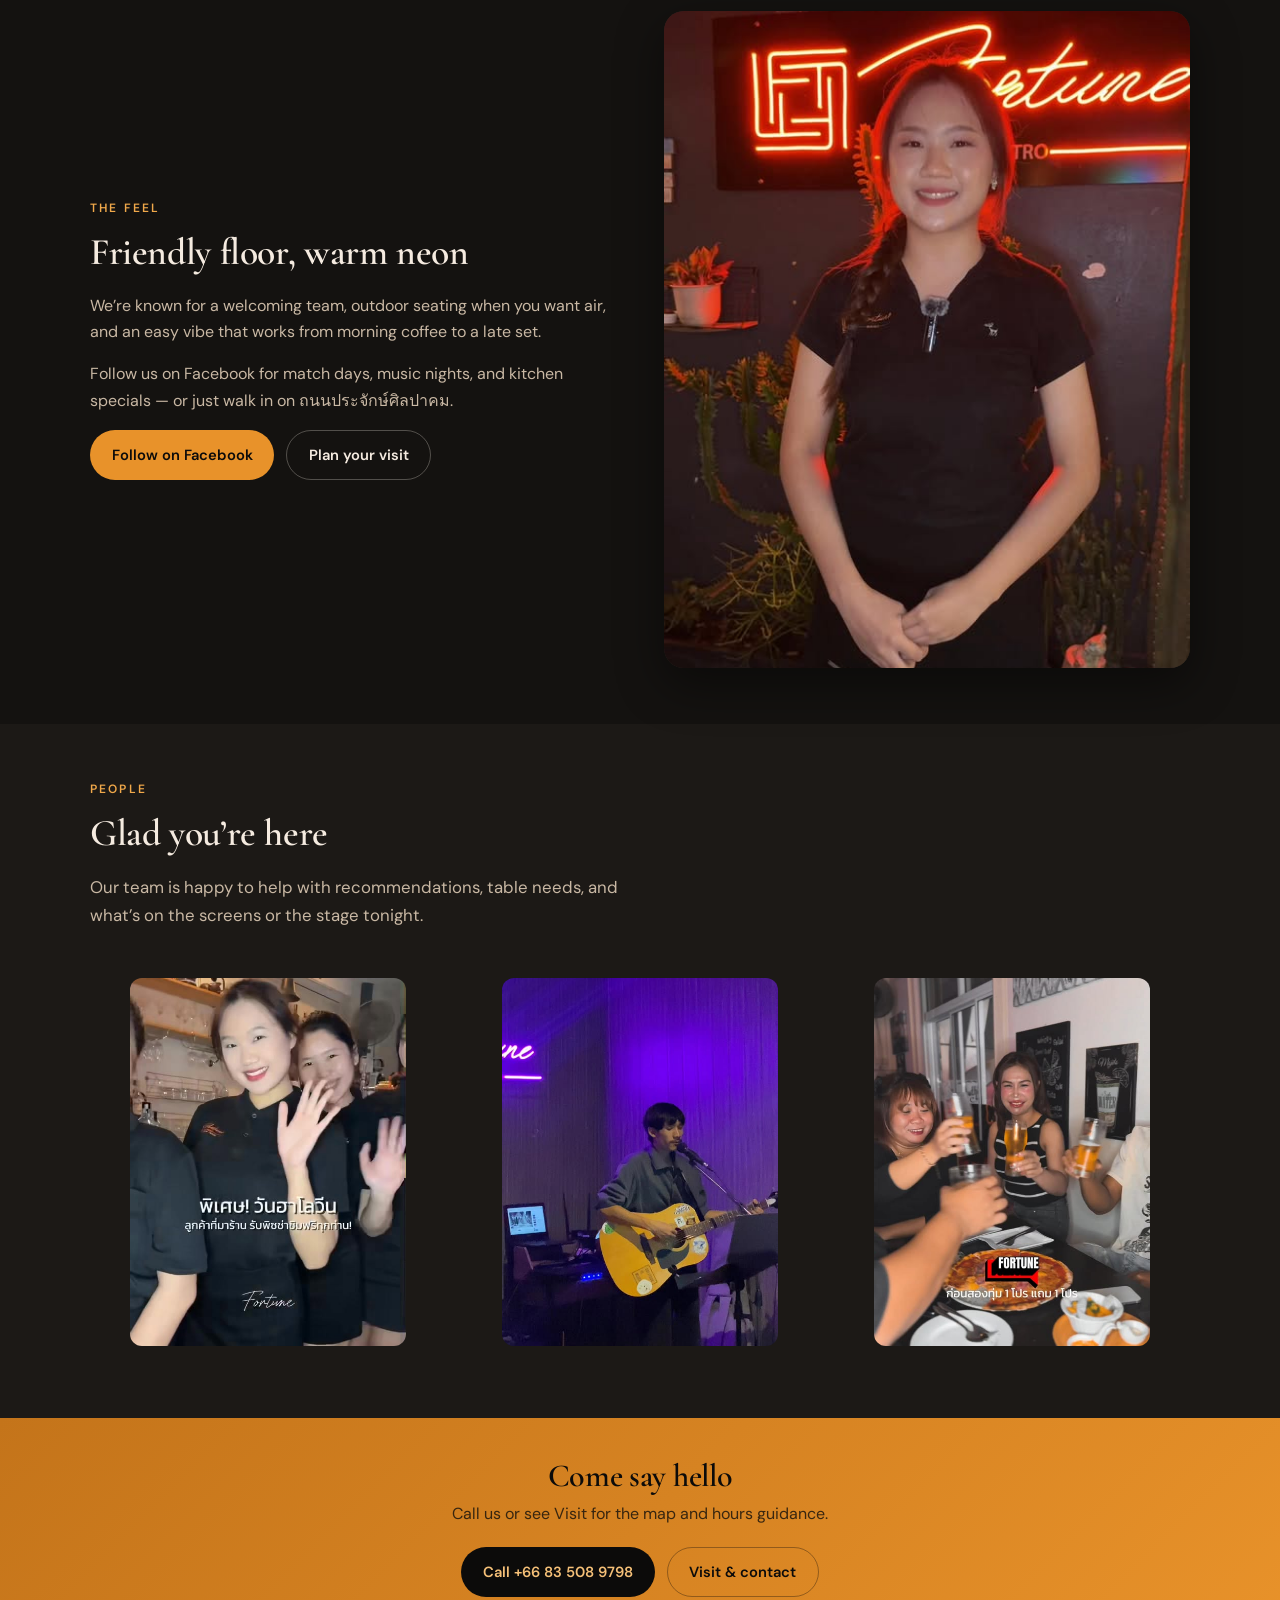
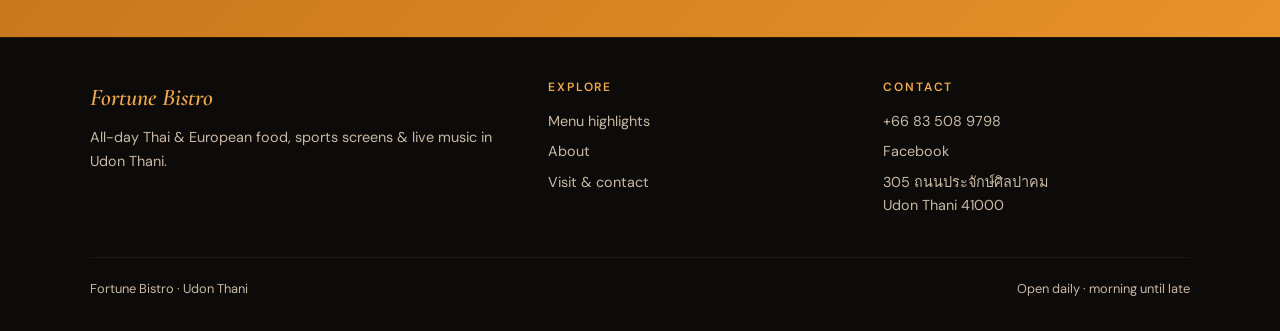
==== commit 50828a2b: "Update Home hero with patio atmosphere image and food-first feel Use James's branded patio hero (lig" ====
--- a/about.html
+++ b/about.html
@@ -65,7 +65,7 @@
         <div>
           <p class="eyebrow">Udon Thani</p>
           <h2 class="section-title">Not a nightclub. A full-day bistro.</h2>
-          <p>Fortune Bistro starts with food. We open early for breakfast and serve Thai and European café-bistro meals all day — pasta, pizza, steaks, Thai classics, coffee.</p>
+          <p>Fortune Bistro starts with food. We open early for breakfast and serve Thai and European café-bistro meals all day — pasta, pizza, steaks, Thai classics, coffee. British-owned, and run as a food business first.</p>
           <p>Later the screens fill with soccer and the sports crowd rolls in. Later still, live music and nightlife take over. Same address. Same kitchen. Three chapters in one day.</p>
           <ul class="about-points">
             <li>Breakfast &amp; all-day dining</li>
--- a/css/styles.css
+++ b/css/styles.css
@@ -174,6 +174,47 @@
     rgba(12,11,10,0.96) 100%
   );
 }
+/* Wide patio hero — show atmosphere; light overlay so branded left + neon stay readable */
+.hero--patio {
+  min-height: min(78vh, 640px);
+}
+.hero--patio .hero-media img {
+  opacity: 0.92;
+  object-position: 58% center; /* favor patio, pastry case, pizza oven */
+}
+.hero--patio .hero-media::after {
+  background:
+    linear-gradient(
+      90deg,
+      rgba(12,11,10,0.18) 0%,
+      rgba(12,11,10,0.28) 42%,
+      rgba(12,11,10,0.55) 100%
+    ),
+    linear-gradient(
+      180deg,
+      rgba(12,11,10,0.22) 0%,
+      rgba(12,11,10,0.35) 40%,
+      rgba(12,11,10,0.92) 100%
+    );
+}
+.hero--patio .hero-content {
+  max-width: 36rem;
+  margin-left: auto;
+  margin-right: 0;
+  text-align: left;
+  padding: 2.5rem 0 3rem;
+}
+.hero--patio .hero-lead { max-width: 32rem; color: rgba(245, 235, 224, 0.92); }
+.hero--patio h1 {
+  text-shadow: 0 2px 24px rgba(0,0,0,0.55);
+}
+@media (max-width: 767px) {
+  .hero--patio .hero-media img { object-position: 72% center; }
+  .hero--patio .hero-content {
+    margin-left: 0;
+    max-width: none;
+  }
+}
 .hero-content {
   position: relative; z-index: 1;
   padding: 3rem 0 3.5rem;
